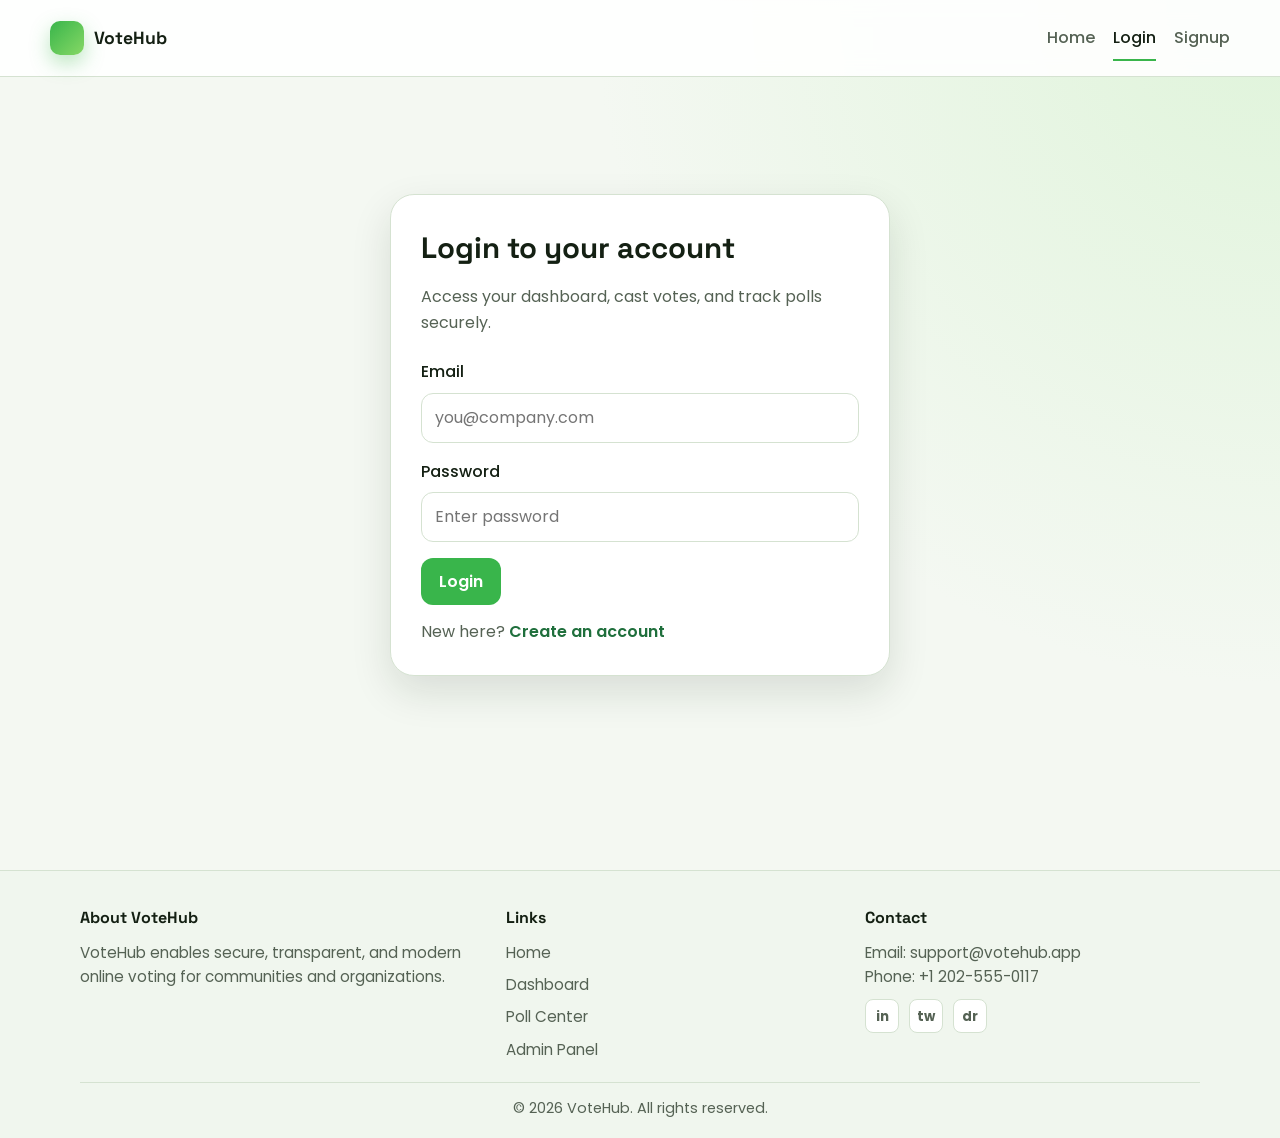
==== admin.html @ 770d6d1b "poll selection updation" ====
<!DOCTYPE html>
<html lang="en">
  <head>
    <meta charset="UTF-8" />
    <meta name="viewport" content="width=device-width, initial-scale=1.0" />
    <title>VoteHub | Admin Panel</title>
    <link rel="stylesheet" href="style.css" />
  </head>
  <body data-page="admin">
    <div id="app-nav"></div>

    <main>
      <header class="page-header reveal">
        <h1>Admin Panel</h1>
        <p class="section-subtitle">Create and manage polls with instant result visibility.</p>
      </header>

      <section class="grid cols-2">
        <article class="card reveal delay-1">
          <h2 class="section-title">Create Poll</h2>
          <form id="pollForm" novalidate>
            <div class="input-group">
              <label for="pollTitle">Poll Title</label>
              <input id="pollTitle" type="text" placeholder="e.g. Preferred Team Outing Day" required />
            </div>
            <div class="input-group">
              <label for="pollDescription">Description</label>
              <textarea id="pollDescription" rows="3" placeholder="Provide context for voters" required></textarea>
            </div>

            <div>
              <label>Poll Options</label>
              <div id="optionsWrap" class="options-builder"></div>
            </div>

            <div style="display: flex; gap: 10px; flex-wrap: wrap">
              <button type="button" id="addOptionBtn" class="btn btn-secondary">Add Option</button>
              <button type="submit" class="btn btn-primary">Create Poll</button>
            </div>
            <p id="pollMessage" class="form-message"></p>
          </form>
        </article>

        <article class="card reveal delay-2">
          <h2 class="section-title">Manage Polls</h2>
          <div class="table-wrap">
            <table>
              <thead>
                <tr>
                  <th>Title</th>
                  <th>Description</th>
                  <th>Options</th>
                  <th>Results</th>
                  <th>Actions</th>
                </tr>
              </thead>
              <tbody id="adminPollRows"></tbody>
            </table>
          </div>
        </article>
      </section>
    </main>

    <div id="app-footer"></div>
    <script src="script.js"></script>
  </body>
</html>
---- style.css ----
@import url('https://fonts.googleapis.com/css2?family=Poppins:wght@400;500;600;700&family=Space+Grotesk:wght@600;700&display=swap');

:root {
  --bg: #f4f8f2;
  --surface: #ffffff;
  --surface-soft: #edf5ea;
  --text: #142013;
  --text-muted: #556254;
  --brand: #39b54b;
  --brand-dark: #2f943d;
  --accent: #1f6f3c;
  --danger: #d44c4c;
  --border: #d5e2d1;
  --shadow-sm: 0 8px 24px rgba(20, 32, 19, 0.08);
  --shadow-md: 0 16px 40px rgba(20, 32, 19, 0.12);
  --radius-sm: 10px;
  --radius-md: 16px;
  --radius-lg: 24px;
  --transition: all 0.3s ease;
}

* {
  box-sizing: border-box;
  margin: 0;
  padding: 0;
}

html,
body {
  scroll-behavior: smooth;
}

body {
  font-family: 'Poppins', sans-serif;
  color: var(--text);
  background: radial-gradient(circle at top right, #dff4da 0, transparent 40%), var(--bg);
  min-height: 100vh;
  line-height: 1.6;
}

a {
  color: inherit;
  text-decoration: none;
}

img {
  max-width: 100%;
}

main {
  width: min(1120px, 92vw);
  margin: 0 auto;
  padding: 110px 0 70px;
}

.section-title {
  font-family: 'Space Grotesk', sans-serif;
  font-size: clamp(1.6rem, 2.3vw, 2.2rem);
  margin-bottom: 12px;
}

.section-subtitle {
  color: var(--text-muted);
  max-width: 680px;
  margin-bottom: 24px;
}

/* Navbar */
.navbar {
  position: fixed;
  top: 0;
  left: 0;
  right: 0;
  z-index: 1000;
  background: rgba(255, 255, 255, 0.9);
  backdrop-filter: blur(10px);
  border-bottom: 1px solid var(--border);
}

.nav-inner {
  width: min(1180px, 94vw);
  margin: 0 auto;
  height: 76px;
  display: flex;
  align-items: center;
  justify-content: space-between;
  gap: 24px;
}

.brand {
  display: flex;
  align-items: center;
  gap: 10px;
  font-family: 'Space Grotesk', sans-serif;
  font-weight: 700;
  font-size: 1.1rem;
}

.brand-mark {
  width: 34px;
  height: 34px;
  border-radius: 10px;
  background: linear-gradient(135deg, var(--brand), #86d865);
  box-shadow: 0 8px 20px rgba(57, 181, 75, 0.35);
}

.nav-menu {
  display: flex;
  align-items: center;
  gap: 18px;
}

.nav-link {
  position: relative;
  color: var(--text-muted);
  font-weight: 500;
  transition: var(--transition);
}

.nav-link::after {
  content: '';
  position: absolute;
  left: 0;
  bottom: -10px;
  width: 100%;
  height: 2px;
  background: var(--brand);
  transform: scaleX(0);
  transform-origin: left;
  transition: transform 0.3s ease;
}

.nav-link:hover,
.nav-link.active {
  color: var(--text);
}

.nav-link.active::after,
.nav-link:hover::after {
  transform: scaleX(1);
}

.nav-cta {
  background: var(--brand);
  color: #fff;
  border-radius: 999px;
  padding: 10px 16px;
  font-size: 0.92rem;
  font-weight: 600;
  transition: var(--transition);
}

.nav-cta:hover {
  background: var(--brand-dark);
  transform: translateY(-2px);
}

.menu-toggle {
  display: none;
  border: 0;
  background: transparent;
  cursor: pointer;
}

.menu-toggle span {
  display: block;
  width: 24px;
  height: 2px;
  margin: 5px 0;
  background: var(--text);
  transition: var(--transition);
}

/* Shared components */
.grid {
  display: grid;
  gap: 20px;
}

.grid.cols-3 {
  grid-template-columns: repeat(3, minmax(0, 1fr));
}

.grid.cols-2 {
  grid-template-columns: repeat(2, minmax(0, 1fr));
}

.card {
  background: var(--surface);
  border: 1px solid var(--border);
  border-radius: var(--radius-md);
  padding: 24px;
  box-shadow: var(--shadow-sm);
  transition: var(--transition);
}

.card:hover {
  transform: translateY(-4px);
  box-shadow: var(--shadow-md);
}

.btn {
  border: 0;
  border-radius: 12px;
  font: inherit;
  font-weight: 600;
  padding: 11px 18px;
  cursor: pointer;
  transition: var(--transition);
}

.btn:hover {
  transform: translateY(-2px) scale(1.01);
}

.btn-primary {
  background: var(--brand);
  color: #fff;
}

.btn-primary:hover {
  background: var(--brand-dark);
}

.btn-secondary {
  background: var(--surface-soft);
  color: var(--text);
  border: 1px solid var(--border);
}

.btn-danger {
  background: #fff1f1;
  color: #9d2f2f;
  border: 1px solid #f3c1c1;
}

.input-group {
  display: grid;
  gap: 8px;
  margin-bottom: 16px;
}

label {
  font-weight: 500;
}

input,
textarea,
select {
  font: inherit;
  width: 100%;
  border: 1px solid var(--border);
  border-radius: 12px;
  padding: 11px 13px;
  background: #fff;
  transition: border-color 0.3s ease, box-shadow 0.3s ease, transform 0.3s ease;
}

input:focus,
textarea:focus,
select:focus {
  outline: 2px solid #b9edc0;
  border-color: var(--brand);
  box-shadow: 0 0 0 4px rgba(57, 181, 75, 0.12);
  transform: translateY(-1px);
}

.form-message {
  margin-top: 10px;
  font-size: 0.92rem;
  font-weight: 500;
}

.form-message.error {
  color: var(--danger);
}

.form-message.success {
  color: var(--accent);
}

.auth-wrap {
  min-height: calc(100vh - 250px);
  display: grid;
  place-items: center;
}

.auth-card {
  width: min(500px, 100%);
  background: var(--surface);
  border: 1px solid var(--border);
  border-radius: var(--radius-lg);
  box-shadow: var(--shadow-md);
  padding: 30px;
}

.auth-links {
  margin-top: 14px;
  color: var(--text-muted);
}

.auth-links a {
  color: var(--accent);
  font-weight: 600;
}

/* Landing */
.hero {
  display: grid;
  grid-template-columns: 1.1fr 0.9fr;
  gap: 32px;
  align-items: center;
}

.hero-copy h1 {
  font-family: 'Space Grotesk', sans-serif;
  font-size: clamp(2rem, 5vw, 3.2rem);
  line-height: 1.1;
  margin-bottom: 16px;
}

.hero-copy p {
  color: var(--text-muted);
  max-width: 560px;
  margin-bottom: 22px;
}

.hero-actions {
  display: flex;
  gap: 12px;
  flex-wrap: wrap;
}

.hero-art {
  min-height: 320px;
  border-radius: 30px;
  border: 1px solid #c8dec2;
  background:
    linear-gradient(140deg, rgba(57, 181, 75, 0.2), rgba(31, 111, 60, 0.2)),
    repeating-linear-gradient(
      45deg,
      rgba(255, 255, 255, 0.45) 0,
      rgba(255, 255, 255, 0.45) 10px,
      rgba(255, 255, 255, 0.22) 10px,
      rgba(255, 255, 255, 0.22) 20px
    );
  box-shadow: var(--shadow-md);
  position: relative;
  overflow: hidden;
}

.hero-stat {
  position: absolute;
  background: #fff;
  border-radius: 14px;
  border: 1px solid var(--border);
  box-shadow: var(--shadow-sm);
  padding: 14px;
  width: 180px;
}

.hero-stat strong {
  display: block;
  font-size: 1.35rem;
  font-family: 'Space Grotesk', sans-serif;
}

.hero-stat.top {
  right: 20px;
  top: 20px;
}

.hero-stat.bottom {
  left: 20px;
  bottom: 20px;
}

.features {
  margin-top: 70px;
}

.feature-icon {
  width: 42px;
  height: 42px;
  display: grid;
  place-items: center;
  border-radius: 10px;
  background: var(--surface-soft);
  color: var(--accent);
  font-weight: 700;
  margin-bottom: 12px;
}

/* Dashboard */
.page-header {
  margin-bottom: 26px;
}

.page-header h1 {
  font-family: 'Space Grotesk', sans-serif;
  font-size: clamp(1.8rem, 3vw, 2.4rem);
}

.metric-value {
  font-size: 2rem;
  font-family: 'Space Grotesk', sans-serif;
  line-height: 1;
  margin-bottom: 10px;
}

.metric-label {
  color: var(--text-muted);
}

/* Poll Center */
.poll-card h3 {
  font-family: 'Space Grotesk', sans-serif;
  margin-bottom: 6px;
}

.poll-card p {
  color: var(--text-muted);
  margin-bottom: 14px;
}

.option-list {
  display: grid;
  gap: 10px;
  margin-bottom: 16px;
}

.option-item {
  border: 1px solid var(--border);
  padding: 10px 12px;
  border-radius: 10px;
  display: flex;
  align-items: center;
  gap: 10px;
}

.option-item input[type='radio'] {
  width: auto;
}

.status-pill {
  display: inline-flex;
  align-items: center;
  padding: 4px 10px;
  border-radius: 999px;
  font-size: 0.8rem;
  font-weight: 600;
  margin-bottom: 12px;
}

.status-pill.voted {
  background: #e8f7ea;
  color: #2e7d35;
}

.status-pill.admin {
  background: #e9f1ff;
  color: #2457a6;
}

.poll-total-votes {
  font-weight: 500;
  color: var(--text);
  margin-bottom: 14px;
}

.admin-view-btn {
  margin-bottom: 12px;
}

.admin-view-btn:hover {
  background: #dff0db;
  border-color: #b9dcb4;
}

.admin-results-panel {
  max-height: 0;
  opacity: 0;
  overflow: hidden;
  transition: max-height 0.45s ease, opacity 0.35s ease, transform 0.35s ease;
  transform: translateY(-6px);
}

.admin-results-panel.open {
  max-height: 700px;
  opacity: 1;
  transform: translateY(0);
}

.result-block {
  margin-top: 14px;
  display: grid;
  gap: 10px;
}

.results-container {
  display: grid;
  grid-template-columns: auto 1fr;
  gap: 24px;
  align-items: center;
}

.pie-wrapper {
  position: relative;
  width: 200px;
  height: 200px;
  flex-shrink: 0;
}

.pie-chart {
  max-width: 100%;
  filter: drop-shadow(0 8px 16px rgba(20, 32, 19, 0.1));
}

.pie-segment {
  cursor: pointer;
  transition: opacity 0.3s ease;
  opacity: 0;
  animation: slice-appear 0.6s cubic-bezier(0.34, 1.56, 0.64, 1) forwards;
  transform-origin: 50px 50px;
}

@keyframes slice-appear {
  0% {
    opacity: 0;
    transform: scale(0.8);
  }
  100% {
    opacity: 1;
    transform: scale(1);
  }
}

.pie-segment:hover {
  opacity: 0.85;
  filter: brightness(1.1);
}

.pie-center-text {
  position: absolute;
  top: 50%;
  left: 50%;
  transform: translate(-50%, -50%);
  text-align: center;
  font-weight: 700;
  color: var(--text);
  white-space: nowrap;
  pointer-events: none;
}

.pie-center-text strong {
  display: block;
  font-size: 1.6rem;
  font-family: 'Space Grotesk', sans-serif;
}

.pie-center-text small {
  display: block;
  font-size: 0.75rem;
  color: var(--text-muted);
  margin-top: 2px;
}

.results-list {
  display: grid;
  gap: 10px;
}

.result-row {
  display: grid;
  grid-template-columns: 12px 1fr auto;
  gap: 10px;
  align-items: center;
}

.result-indicator {
  width: 12px;
  height: 12px;
  border-radius: 3px;
  flex-shrink: 0;
  animation: indicator-pulse 0.8s ease-out forwards;
}

@keyframes indicator-pulse {
  0% {
    transform: scale(0);
    opacity: 0;
  }
  60% {
    transform: scale(1.2);
  }
  100% {
    transform: scale(1);
    opacity: 1;
  }
}

.result-label {
  display: flex;
  justify-content: space-between;
  font-size: 0.9rem;
  color: var(--text-muted);
}

.progress {
  width: 100%;
  height: 9px;
  border-radius: 999px;
  overflow: hidden;
  background: #e8eee6;
  animation: progress-grow 1s ease-out forwards;
}

@keyframes progress-grow {
  0% {
    opacity: 0;
    width: 0;
  }
  100% {
    opacity: 1;
    width: 100%;
  }
}

.progress span {
  display: block;
  height: 100%;
  animation: progress-fill 1.2s cubic-bezier(0.34, 1.56, 0.64, 1) forwards;
  background-size: 200% 200%;
}

/* Admin */
.options-builder {
  display: grid;
  gap: 10px;
  margin-bottom: 14px;
}

.option-row {
  display: flex;
  gap: 10px;
}

.table-wrap {
  overflow-x: auto;
}

table {
  width: 100%;
  border-collapse: collapse;
  min-width: 760px;
}

th,
td {
  padding: 12px;
  text-align: left;
  border-bottom: 1px solid var(--border);
  vertical-align: top;
}

th {
  color: var(--text-muted);
  font-size: 0.85rem;
  text-transform: uppercase;
  letter-spacing: 0.04em;
}

/* Footer */
.site-footer {
  margin-top: 40px;
  border-top: 1px solid var(--border);
  background: #f0f6ee;
}

.footer-inner {
  width: min(1120px, 92vw);
  margin: 0 auto;
  padding: 34px 0 18px;
}

.footer-grid {
  display: grid;
  gap: 24px;
  grid-template-columns: 1.2fr 1fr 1fr;
}

.footer-grid h4 {
  margin-bottom: 10px;
  font-family: 'Space Grotesk', sans-serif;
}

.footer-grid p,
.footer-grid a,
.footer-grid li {
  color: var(--text-muted);
  font-size: 0.95rem;
}

.footer-links {
  list-style: none;
  display: grid;
  gap: 8px;
}

.social {
  display: flex;
  gap: 10px;
  margin-top: 10px;
}

.social a {
  width: 34px;
  height: 34px;
  border-radius: 8px;
  border: 1px solid var(--border);
  display: grid;
  place-items: center;
  background: #fff;
  font-size: 0.82rem;
  font-weight: 700;
}

.footer-copy {
  border-top: 1px solid var(--border);
  margin-top: 20px;
  padding-top: 14px;
  color: var(--text-muted);
  font-size: 0.9rem;
  text-align: center;
}

/* Animations */
.reveal {
  opacity: 0;
  transform: translateY(14px);
  animation: reveal 0.75s ease forwards;
}

.reveal.delay-1 {
  animation-delay: 0.1s;
}

.reveal.delay-2 {
  animation-delay: 0.2s;
}

.reveal.delay-3 {
  animation-delay: 0.3s;
}

@keyframes reveal {
  to {
    opacity: 1;
    transform: translateY(0);
  }
}

@keyframes progress-fill {
  0% {
    width: 0;
  }
  100% {
    width: 100%;
  }
}

/* Responsive */
@media (max-width: 980px) {
  .grid.cols-3 {
    grid-template-columns: repeat(2, minmax(0, 1fr));
  }

  .hero {
    grid-template-columns: 1fr;
  }
}

@media (max-width: 760px) {
  main {
    padding-top: 96px;
  }

  .menu-toggle {
    display: block;
  }

  .nav-menu {
    position: absolute;
    top: 76px;
    left: 0;
    right: 0;
    background: #fff;
    border-bottom: 1px solid var(--border);
    display: grid;
    padding: 14px 20px 18px;
    gap: 10px;
    max-height: 0;
    overflow: hidden;
    opacity: 0;
    transition: max-height 0.3s ease, opacity 0.25s ease;
  }

  .nav-menu.open {
    max-height: 380px;
    opacity: 1;
  }

  .nav-link::after {
    display: none;
  }

  .grid.cols-3,
  .grid.cols-2,
  .footer-grid {
    grid-template-columns: 1fr;
  }

  .auth-card,
  .card {
    padding: 20px;
  }

  .results-container {
    grid-template-columns: 1fr;
    justify-items: center;
    gap: 16px;
  }

  .pie-wrapper {
    width: 160px;
    height: 160px;
  }

  .results-list {
    width: 100%;
  }
}
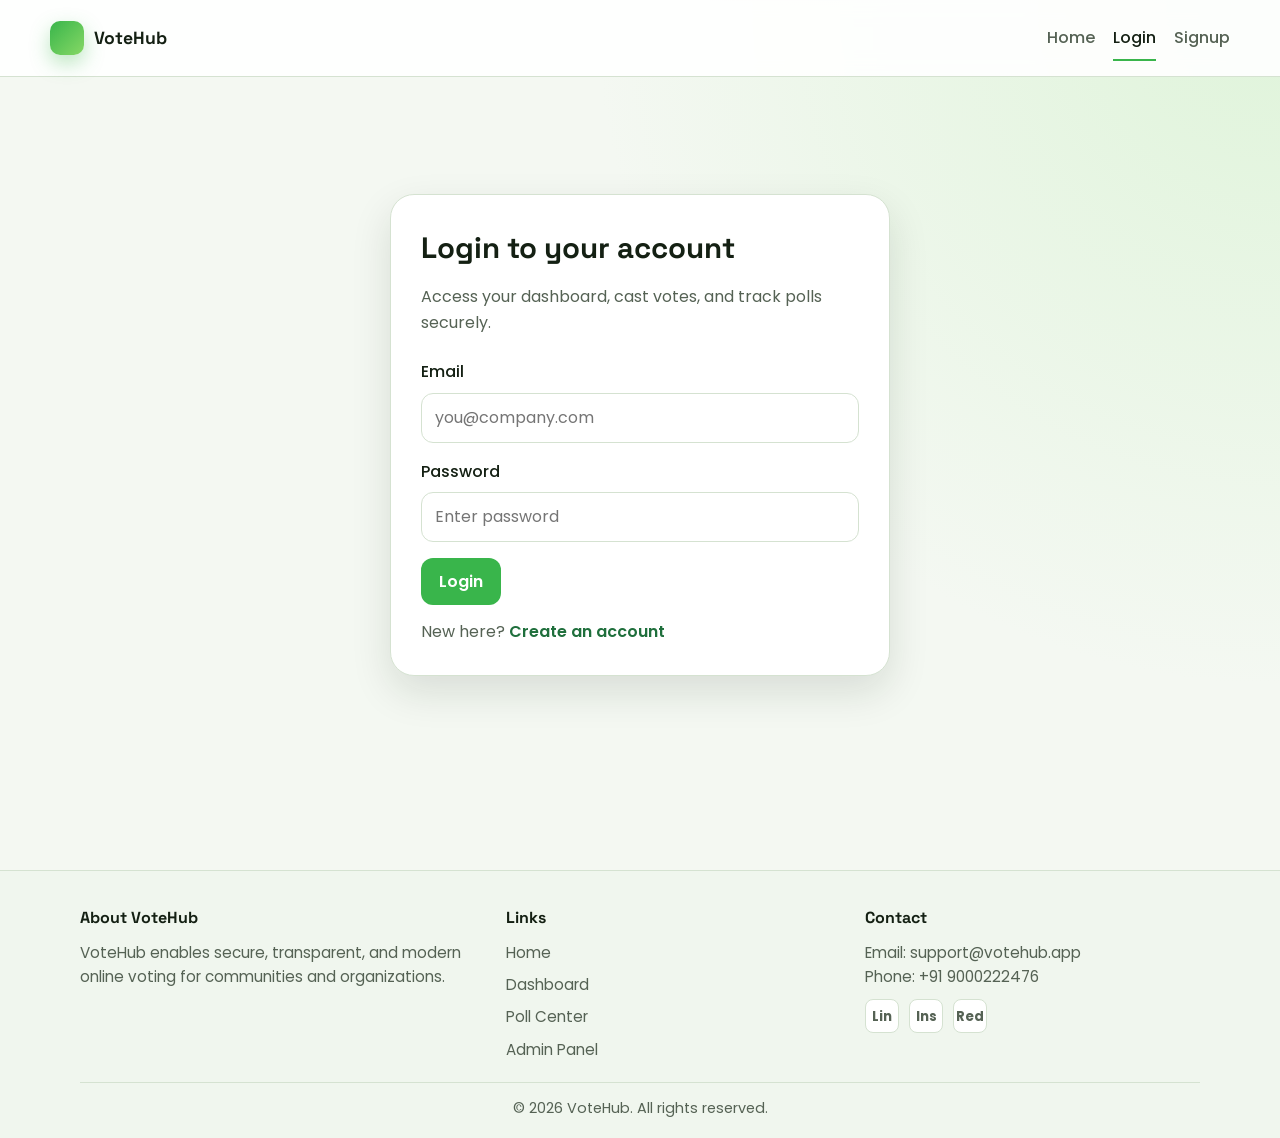
==== commit 5e202fae: "cards updation" ====
--- a/admin.html
+++ b/admin.html
@@ -33,6 +33,18 @@
               <div id="optionsWrap" class="options-builder"></div>
             </div>
 
+            <div class="input-group">
+              <label for="voteType">Vote Type</label>
+              <select id="voteType" required>
+                <option value="single" selected>Single choice (only 1 option)</option>
+                <option value="multiple">Multiple choice (more than 1 option)</option>
+              </select>
+            </div>
+            <div class="input-group">
+              <label for="maxSelections">Max selections (for multiple choice)</label>
+              <input id="maxSelections" type="number" min="2" value="2" />
+            </div>
+
             <div style="display: flex; gap: 10px; flex-wrap: wrap">
               <button type="button" id="addOptionBtn" class="btn btn-secondary">Add Option</button>
               <button type="submit" class="btn btn-primary">Create Poll</button>
--- a/style.css
+++ b/style.css
@@ -438,8 +438,10 @@
   gap: 10px;
 }
 
-.option-item input[type='radio'] {
+.option-item input[type='radio'],
+.option-item input[type='checkbox'] {
   width: auto;
+  flex-shrink: 0;
 }
 
 .status-pill {
